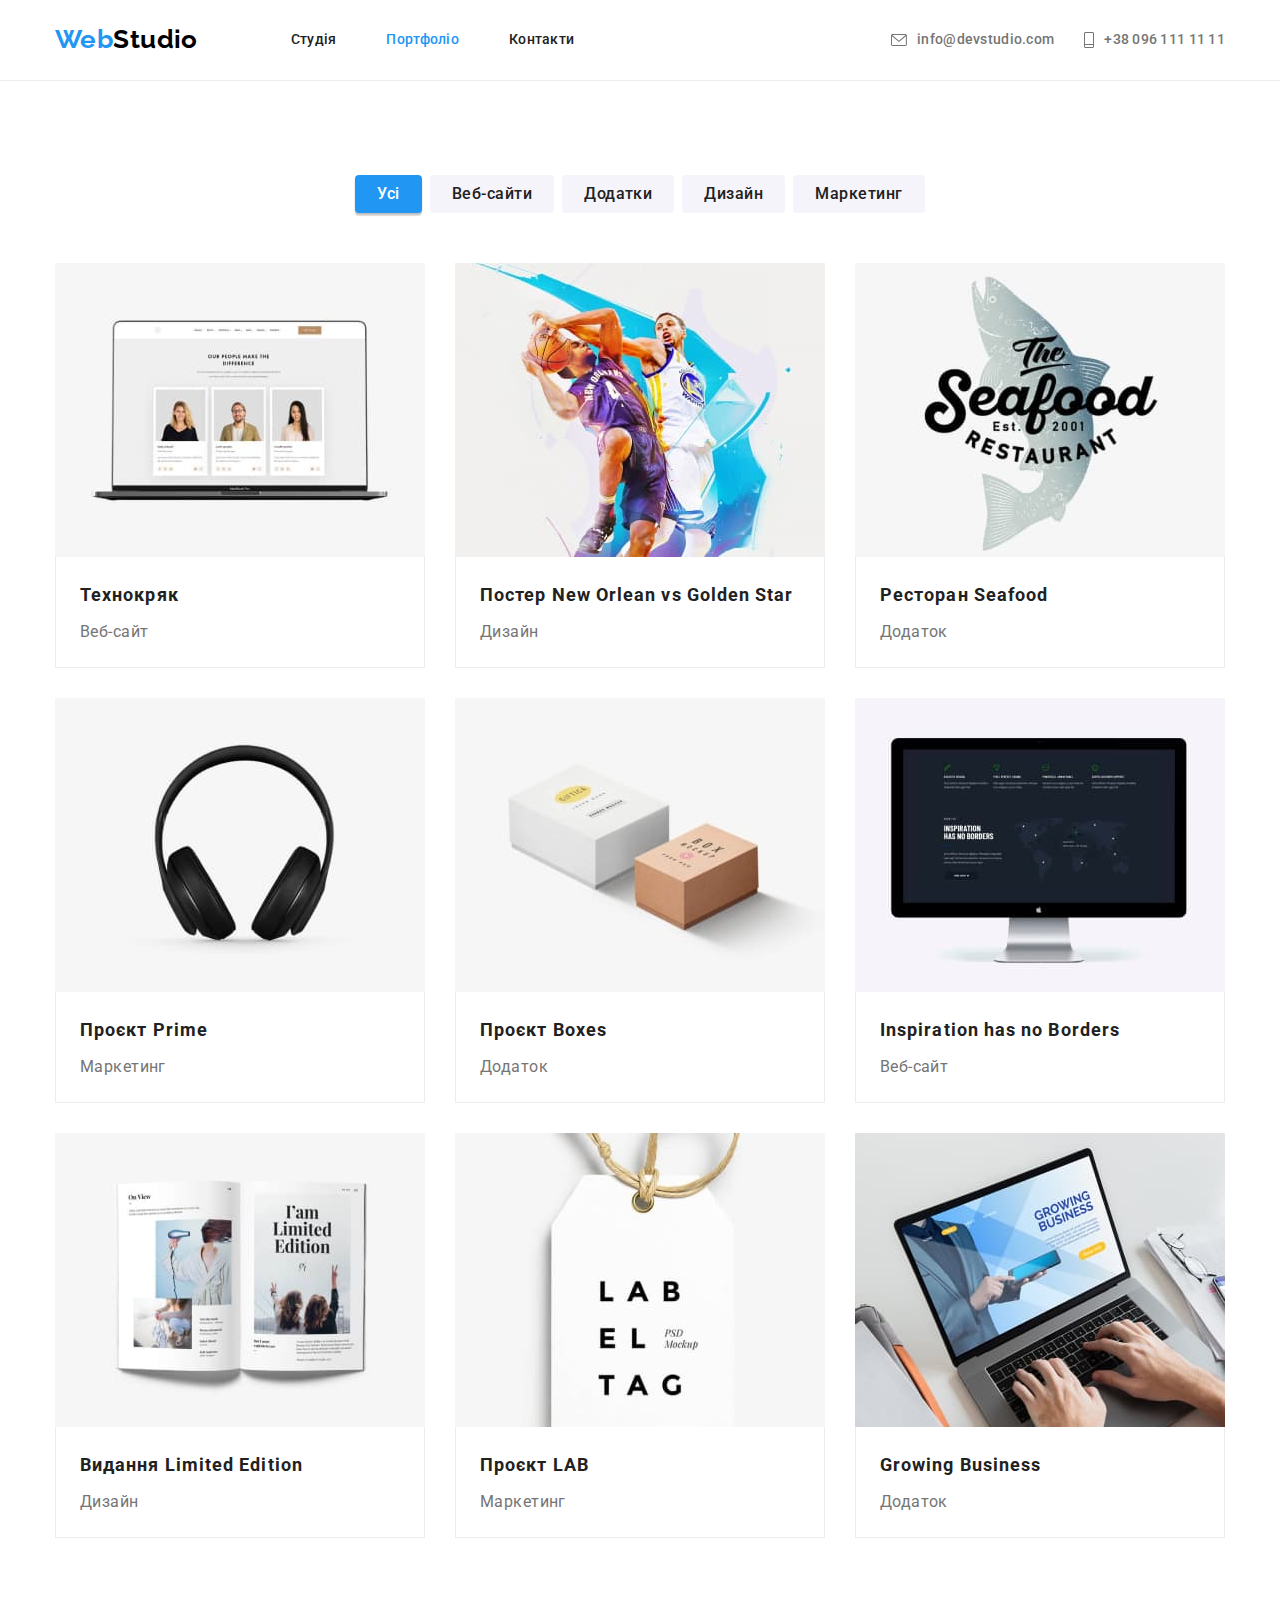
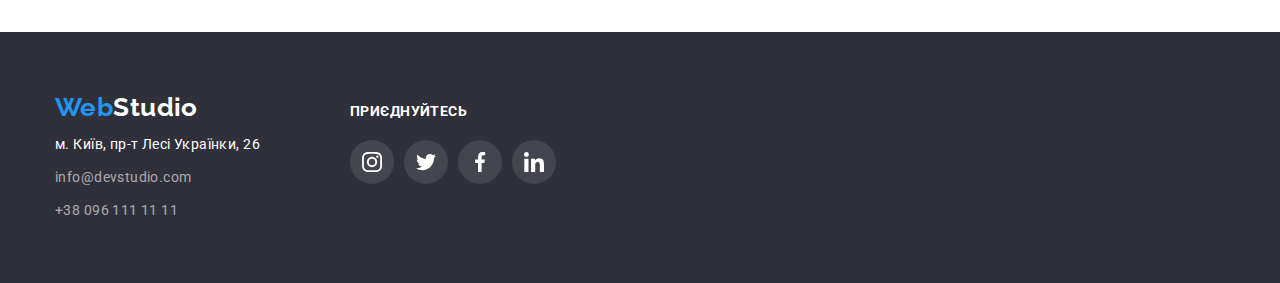
==== portfolio.html @ f74b4b06 "hw5" ====
<!DOCTYPE html>
<html lang="uk">
    <head>
        <meta charset="UTF-8" />
        <meta http-equiv="X-UA-Compatible" content="IE=edge" />
        <meta name="viewport" content="width=device-width, initial-scale=1.0" />
        <link rel="preconnect" href="https://fonts.googleapis.com" />
        <link rel="preconnect" href="https://fonts.gstatic.com" crossorigin />
        <link
            href="https://fonts.googleapis.com/css2?family=Raleway:wght@700&family=Roboto:wght@400;500;700;900&display=swap"
            rel="stylesheet"
        />
        <link
            rel="stylesheet"
            href="https://cdnjs.cloudflare.com/ajax/libs/modern-normalize/1.0.0/modern-normalize.min.css"
        />
        <link rel="stylesheet" href="./css/style.css" />
        <title>Webstudio</title>
    </head>
    <body>
        <!-- Header -->
        <header class="header">
            <div class="container">
                <a class="logo link" href="index.html"><span class="accent">Web</span>Studio</a>
                <nav class="nav">
                    <ul class="site-nav list">
                        <li class="item"><a href="./index.html" class="link">Студія</a></li>
                        <li class="item">
                            <a href="./portfolio.html" class="link current">Портфоліо</a>
                        </li>
                        <li class="item"><a href="" class="link">Контакти</a></li>
                    </ul>
                </nav>
                <ul class="header-contacts list">
                    <li class="item">
                        <a href="mailto:info@devstudio.com" class="mail link"
                            ><svg width="16" height="12" class="mail-icon">
                                <use href="./images/icons.svg#icon-mail-icon"></use>
                            </svg>
                            info@devstudio.com</a
                        >
                    </li>
                    <li class="item">
                        <a href="tel:+380961111111" class="phone link"
                            ><svg width="10" height="16" class="phone-icon">
                                <use href="./images/icons.svg#icon-mobile-icon"></use></svg
                            >+38 096 111 11 11</a
                        >
                    </li>
                </ul>
            </div>
        </header>
        <!-- Main -->
        <main>
            <!-- Portfolio -->
            <section class="section">
                <div class="container">
                    <h1 class="visually-hidden">Портфолио</h1>
                    <ul class="portfolio-button list">
                        <li class="item">
                            <button type="button" class="button secondary current">Усі</button>
                        </li>
                        <li class="item">
                            <button type="button" class="button secondary">Веб-сайти</button>
                        </li>
                        <li class="item">
                            <button type="button" class="button secondary">Додатки</button>
                        </li>
                        <li class="item">
                            <button type="button" class="button secondary">Дизайн</button>
                        </li>
                        <li class="item">
                            <button type="button" class="button secondary">Маркетинг</button>
                        </li>
                    </ul>
                    <ul class="portfolio-list list">
                        <li class="item">
                            <a href="" class="portfolio-link link">
                                <div class="portfolio-wrap">
                                    <img
                                        src="./images/Portfolio/img.jpg"
                                        alt="Відкритий ноутбук з веб-сторінкою"
                                        width="370"
                                    />
                                    <div class="descr-wrap">
                                        <h2 class="title">Технокряк</h2>
                                        <p class="text">Веб-сайт</p>
                                    </div>
                                </div>
                            </a>
                        </li>
                        <li class="item">
                            <a href="" class="link">
                                <div class="portfolio-wrap">
                                    <img
                                        src="./images/Portfolio/img1.jpg"
                                        alt="Постер New Orlean vs Golden Star"
                                        width="370"
                                    />
                                    <div class="descr-wrap">
                                        <h2 class="title">Постер New Orlean vs Golden Star</h2>
                                        <p class="text">Дизайн</p>
                                    </div>
                                </div>
                            </a>
                        </li>
                        <li class="item">
                            <a href="" class="link">
                                <div class="portfolio-wrap">
                                    <img
                                        src="./images/Portfolio/img2.jpg"
                                        alt="Логотип ресторану Seafood"
                                        width="370"
                                    />
                                    <div class="descr-wrap">
                                        <h2 class="title">Ресторан Seafood</h2>
                                        <p class="text">Додаток</p>
                                    </div>
                                </div>
                            </a>
                        </li>
                        <li class="item">
                            <a href="" class="link">
                                <div class="portfolio-wrap">
                                    <img
                                        src="./images/Portfolio/img3.jpg"
                                        alt="Навушники"
                                        width="370"
                                    />
                                    <div class="descr-wrap">
                                        <h2 class="title">Проєкт Prime</h2>
                                        <p class="text">Маркетинг</p>
                                    </div>
                                </div>
                            </a>
                        </li>
                        <li class="item">
                            <a href="" class="link">
                                <div class="portfolio-wrap">
                                    <img
                                        src="./images/Portfolio/img4.jpg"
                                        alt="Дві коробки"
                                        width="370"
                                    />
                                    <div class="descr-wrap">
                                        <h2 class="title">Проєкт Boxes</h2>
                                        <p class="text">Додаток</p>
                                    </div>
                                </div>
                            </a>
                        </li>
                        <li class="item">
                            <a href="" class="link">
                                <div class="portfolio-wrap">
                                    <img
                                        src="./images/Portfolio/img5.jpg"
                                        alt="Монітор з веб-сторінкою"
                                        width="370"
                                    />
                                    <div class="descr-wrap">
                                        <h2 class="title">Inspiration has no Borders</h2>
                                        <p class="text">Веб-сайт</p>
                                    </div>
                                </div>
                            </a>
                        </li>
                        <li class="item">
                            <a href="" class="link">
                                <div class="portfolio-wrap">
                                    <img
                                        src="./images/Portfolio/img6.jpg"
                                        alt="Журнал"
                                        width="370"
                                    />
                                    <div class="descr-wrap">
                                        <h2 class="title">Видання Limited Edition</h2>
                                        <p class="text">Дизайн</p>
                                    </div>
                                </div>
                            </a>
                        </li>
                        <li class="item">
                            <a href="" class="link">
                                <div class="portfolio-wrap">
                                    <img
                                        src="./images/Portfolio/img7.jpg"
                                        alt="Бірка на шнурку"
                                        width="370"
                                    />
                                    <div class="descr-wrap">
                                        <h2 class="title">Проєкт LAB</h2>
                                        <p class="text">Маркетинг</p>
                                    </div>
                                </div>
                            </a>
                        </li>
                        <li class="item">
                            <a href="" class="link">
                                <div class="portfolio-wrap">
                                    <img
                                        src="./images/Portfolio/img8.jpg"
                                        alt="Відкритий ноутбук з веб-сторінкою"
                                        width="370"
                                    />
                                    <div class="descr-wrap">
                                        <h2 class="title">Growing Business</h2>
                                        <p class="text">Додаток</p>
                                    </div>
                                </div>
                            </a>
                        </li>
                    </ul>
                </div>
            </section>
        </main>
        <!-- Footer -->
        <footer class="footer">
            <div class="container">
                <div class="address-wrap">
                    <a href="index.html" class="logo link"><span class="accent">Web</span>Studio</a>
                    <address class="address">
                        <ul class="footer-list list">
                            <li class="item">
                                <a
                                    href="https://goo.gl/maps/5WPezt7Xd3ByTBTRA"
                                    target="_blank"
                                    rel="noopener noreferrer"
                                    class="location link"
                                    >м. Київ, пр-т Лесі Українки, 26</a
                                >
                            </li>
                            <li class="item">
                                <a href="mailto:info@devstudio.com" class="email contacts link"
                                    >info@devstudio.com</a
                                >
                            </li>
                            <li class="item">
                                <a href="tel:+380961111111" class="contacts link"
                                    >+38 096 111 11 11</a
                                >
                            </li>
                        </ul>
                    </address>
                </div>

                <div class="footer-social">
                    <h3 class="title">приєднуйтесь</h3>
                    <ul class="list">
                        <li class="item">
                            <a href="" class="link"
                                ><svg widht="20" height="20" class="footer-icon">
                                    <use href="./images/icons.svg#icon-instagram-icon"></use></svg
                            ></a>
                        </li>
                        <li class="item">
                            <a href="" class="link"
                                ><svg widht="20" height="20" class="footer-icon">
                                    <use href="./images/icons.svg#icon-twitter-icon"></use></svg
                            ></a>
                        </li>
                        <li class="item">
                            <a href="" class="link"
                                ><svg widht="20" height="20" class="footer-icon">
                                    <use href="./images/icons.svg#icon-facebook-icon"></use></svg
                            ></a>
                        </li>
                        <li class="item">
                            <a href="" class="link"
                                ><svg widht="20" height="20" class="footer-icon">
                                    <use href="./images/icons.svg#icon-linkedin-icon"></use></svg
                            ></a>
                        </li>
                    </ul>
                </div>
            </div>
        </footer>
    </body>
</html>
---- css/style.css ----
:root {
    --primary-text-color: #757575;
    --title-text-color: #212121;
    --accent-color: #2196f3;
    --bg-white-color: #ffffff;
    --primary-bg-color: #2f303a;
    --secondary-bg-color: #f5f4fa;
    --logo-black-color: #000000;
    --logo-white-color: #ffffff;
    --footer-text-color: rgba(255, 255, 255, 0.6);
    --footer-social-bg-color: rgba(255, 255, 255, 0.1);
    --main-gap: 30px;
    --main-border: 1px solid #ececec;
    --team-box-shadow: 0px 1px 3px rgba(0, 0, 0, 0.12), 0px 1px 1px rgba(0, 0, 0, 0.14),
        0px 2px 1px rgba(0, 0, 0, 0.2);
    --portfolio-btn-box-shadow: 0px 3px 1px rgba(0, 0, 0, 0.1), 0px 1px 2px rgba(0, 0, 0, 0.08),
        0px 2px 2px rgba(0, 0, 0, 0.12);
    --portfolio-card-box-shadow: 0px 3px 1px rgba(0, 0, 0, 0.1), 0px 1px 2px rgba(0, 0, 0, 0.08),
        0px 2px 2px rgba(0, 0, 0, 0.12);
    --primary-color-icons: #afb1b8;
}

body {
    background-color: var(--bg-white-color);
    color: var(--primary-text-color);

    font-family: 'Roboto', sans-serif;
    font-size: 14px;
    line-height: 1.71;
    letter-spacing: 0.03em;
}

h1,
h2,
h3,
h4,
h5,
h6,
p {
    margin: 0;
}

img {
    display: block;
    max-width: 100%;
    height: auto;
}

.container {
    width: 1200px;
    padding: 0px 15px;
    margin: 0 auto;
}

.visually-hidden {
    position: absolute;
    width: 1px;
    height: 1px;
    margin: -1px;
    border: 0;
    padding: 0;
    white-space: nowrap;
    overflow: hidden;
}

.list {
    margin: 0;
    padding-left: 0;
    list-style: none;
}

.link {
    text-decoration: none;
}

/* Section */

.section {
    padding-top: 94px;
    padding-bottom: 94px;
}

.section-title {
    margin-bottom: 50px;

    color: var(--title-text-color);

    font-weight: 700;
    font-size: 36px;
    line-height: 1.17;
    text-align: center;
}

.nopadding {
    padding-top: 0px;
}

/* Header */

.header {
    border-bottom: var(--main-border);
}

.header .container {
    display: flex;
    align-items: center;
}

.header .logo {
    margin-right: 93px;
}

.site-nav {
    display: flex;
}

.site-nav .item:not(:last-child) {
    margin-right: 50px;
}

.header-contacts {
    display: flex;

    margin-left: auto;
}

.header-contacts .item:not(:last-child) {
    margin-right: var(--main-gap);
}

.logo {
    color: var(--logo-black-color);

    font-family: 'Raleway', sans-serif;
    font-weight: 700;
    font-size: 26px;
    line-height: 1.2;
}

.logo > .accent {
    color: var(--accent-color);
}

.site-nav .link {
    display: block;
    padding-top: 32px;
    padding-bottom: 32px;

    color: var(--title-text-color);

    font-weight: 500;
    line-height: 1.14;
    letter-spacing: 0.02em;
}

.header-contacts .link {
    display: flex;
    align-items: center;
    padding-top: 32px;
    padding-bottom: 32px;

    color: var(--primary-text-color);

    font-weight: 500;
    line-height: 1.14;
    letter-spacing: 0.02em;
}

.header .mail-icon {
    margin-right: 10px;

    width: 16px;
    height: 12px;

    fill: currentColor;
}

.header .phone-icon {
    margin-right: 10px;

    width: 10px;
    height: 16px;

    fill: currentColor;
}

.site-nav .link:hover,
.site-nav .link:focus {
    color: var(--accent-color);
}

.header-contacts .link:hover,
.header-contacts .link:focus {
    color: var(--accent-color);
}

/* Section Hero */

.hero {
    background-color: #c4c4c4;
    padding-top: 200px;
    padding-bottom: 200px;
    max-width: 1600px;
    margin: 0 auto;

    background-image: linear-gradient(to right, #2f303a66 40%, #2f303a66 40%),
        url('../images/backgroud-hero.jpg');
    background-size: cover;
    background-position: center;
    background-repeat: no-repeat;
}

.hero .title {
    max-width: 696px;

    color: var(--bg-white-color);

    font-weight: 900;
    font-size: 44px;
    line-height: 1.36;
    letter-spacing: 0.06em;
    text-transform: uppercase;

    margin-bottom: var(--main-gap);
    margin-left: auto;
    margin-right: auto;

    text-align: center;
}

/* Section Features */

.features-list .title {
    color: var(--title-text-color);

    font-weight: 700;
    font-size: 14px;
    line-height: 1.14;
    text-transform: uppercase;

    margin-bottom: 10px;
}

.features-list {
    display: flex;
    justify-content: space-between;
}

.features-list .item:not(:last-child) {
    margin-right: var(--main-gap);
}

.features-list .thumb {
    display: flex;
    align-items: center;
    justify-content: center;

    width: 270px;
    height: 120px;
    margin-bottom: 30px;

    background-color: #f5f4fa;
    border-radius: 4px;
}

.features-icons {
    width: 70px;
    height: 70px;
}

/* ---------Work---------- */

.work .list {
    display: flex;
}

.work .item {
    flex-basis: calc((100%-60px) / 3);
    margin-right: var(--main-gap);
}

.work .item:nth-child(3n) {
    margin-right: 0px;
}

/* Section OurTeam */

.team {
    background-color: var(--secondary-bg-color);
}

.team-list {
    display: flex;
    text-align: center;
}

.team-list .item {
    flex-basis: calc((100%-90px) / 4);

    margin-right: var(--main-gap);

    background-color: var(--bg-white-color);
    box-shadow: var(--team-box-shadow);
    border-radius: 0px 0px 4px 4px;
}

.team-list .item:nth-child(4n) {
    margin-right: 0px;
}

.team-list .descr-wrap {
    padding-top: var(--main-gap);
    padding-bottom: var(--main-gap);
}

.team-list .title {
    color: var(--title-text-color);

    font-weight: 500;
    font-size: 16px;
    line-height: 1.19;

    margin-bottom: 10px;
}

.team-list .text {
    font-size: 16px;
    line-height: 1.19;

    margin-bottom: 16px;
}

.team-list .icons-list {
    display: flex;
    justify-content: center;
    align-items: center;
}

.team-list .icons-item {
    width: 44px;
    height: 44px;
}

.team-list .icons-item:not(:last-child) {
    margin-right: 10px;
}

.team-list .icons-link {
    display: flex;
    justify-content: center;
    align-items: center;

    width: 100%;
    height: 100%;
    border-radius: 50%;
    background-color: var(--bg-white-color);
    color: var(--primary-color-icons);
}

.team-list .icons-link:hover,
.team-list .icons-link:focus {
    background-color: var(--accent-color);
    color: var(--bg-white-color);
}

.team-list .social-icons {
    fill: currentColor;
}

/* ---Clients----- */
.clients-list {
    display: flex;
    justify-content: center;
    align-items: center;
}

.clients-list .item {
    height: 92px;
    flex-basis: calc((100%-150px) / 3);
    margin-right: var(--main-gap);
}

.clients-list .item:last-child {
    margin-right: 0px;
}

.clients-list .link {
    display: flex;
    align-items: center;
    justify-content: center;

    width: 100%;
    height: 100%;
    border: 1px solid var(--primary-color-icons);
    border-radius: 4px;
    color: var(--primary-color-icons);
}

.clients-list .link:hover,
.clients-list .link:focus {
    color: var(--accent-color);
    border: 1px solid var(--accent-color);
}

.clients-list .company-icon {
    fill: currentColor;
}
/* Footer */

.footer {
    background-color: var(--primary-bg-color);
    padding-top: 60px;
    padding-bottom: 60px;
}

.footer .logo {
    display: inline-block;

    color: var(--logo-white-color);

    margin-bottom: 10px;
}

.address {
    font-style: normal;
}

.footer-list .location {
    display: inline-block;

    color: var(--bg-white-color);
}

.footer-list .email {
    display: inline-block;
}

.footer-list .contacts {
    color: var(--footer-text-color);
}

.footer-list .item:not(:last-child) {
    margin-bottom: 9px;
}

.footer-list .location:hover,
.footer-list .location:focus {
    color: var(--accent-color);
}

.footer-list .contacts:hover,
.footer-list .contacts:focus {
    color: var(--accent-color);
}

.footer .container {
    display: flex;
    align-items: baseline;
}

.footer .address-wrap {
    margin-right: 90px;
}

.footer-social .title {
    margin-bottom: 20px;

    font-weight: 700;
    font-size: 14px;
    line-height: 1.14;
    letter-spacing: 0.03em;
    text-transform: uppercase;

    color: var(--bg-white-color);
}

.footer-social .list {
    display: flex;
    align-items: center;
    justify-content: center;
}

.footer-social .item {
    width: 44px;
    height: 44px;
}

.footer-social .item:not(:last-child) {
    margin-right: 10px;
}

.footer-social .link {
    display: flex;
    align-items: center;
    justify-content: center;
    width: 100%;
    height: 100%;
    border-radius: 50%;
    background-color: var(--footer-social-bg-color);
    color: var(--logo-white-color);
}

.footer-social .link:hover,
.footer-social .link:focus {
    background-color: var(--accent-color);
}

.footer-icon {
    fill: currentColor;
}

/* Portfolio */

.portfolio-list .title {
    color: var(--title-text-color);

    font-weight: 700;
    font-size: 18px;
    line-height: 2;
    letter-spacing: 0.06em;
}

.portfolio-list .text {
    font-size: 16px;
    line-height: 1.88;
}

.portfolio-button {
    display: flex;
    justify-content: center;
    margin-bottom: 50px;
}

.portfolio-button .item:not(:last-child) {
    margin-right: 8px;
}

.portfolio-list {
    display: flex;
    flex-wrap: wrap;
}

.portfolio-list .title {
    margin-bottom: 4px;
}

.portfolio-list .item {
    flex-basis: calc((100% - 60px) / 3);

    margin-right: var(--main-gap);
    margin-bottom: var(--main-gap);
}

.portfolio-list .item:nth-child(3n) {
    margin-right: 0;
}

.portfolio-list .item:nth-last-child(-n + 3) {
    margin-bottom: 0;
}

.portfolio-list .descr-wrap {
    padding: 20px 24px;

    border: var(--main-border);

    border-top: none;
}

.portfolio-list .text {
    color: var(--primary-text-color);
}

.portfolio-button .button:hover,
.portfolio-button .button:focus {
    background-color: var(--accent-color);
    color: var(--bg-white-color);

    box-shadow: var(--portfolio-btn-box-shadow);
    border-radius: 4px;
}

.portfolio-list .link:hover .portfolio-wrap,
.portfolio-list .link:focus .portfolio-wrap {
    box-shadow: var(--portfolio-card-box-shadow);
}

/* Button */

.button {
    background-color: var(--bg-white-color);
    color: var(--title-text-color);
    cursor: pointer;

    font-family: inherit;
    font-size: 16px;
    text-align: center;
    border-radius: 4px;
    border: none;
}

.button.primary {
    display: block;
    margin: 0 auto;
    padding: 10px 32px;

    background-color: var(--accent-color);
    color: var(--bg-white-color);

    font-weight: 700;
    line-height: 1.88;
    letter-spacing: 0.06em;
}

.button.secondary {
    background-color: var(--secondary-bg-color);

    padding: 6px 22px;

    font-weight: 500;
    line-height: 1.62;
    letter-spacing: 0.03em;
}

/* Active Page */
.site-nav .current {
    color: var(--accent-color);
}

/* Active button */
.portfolio-button .current {
    background-color: var(--accent-color);
    color: var(--bg-white-color);

    box-shadow: 0px 3px 1px rgba(0, 0, 0, 0.1), 0px 1px 2px rgba(0, 0, 0, 0.08),
        0px 2px 2px rgba(0, 0, 0, 0.12);
}
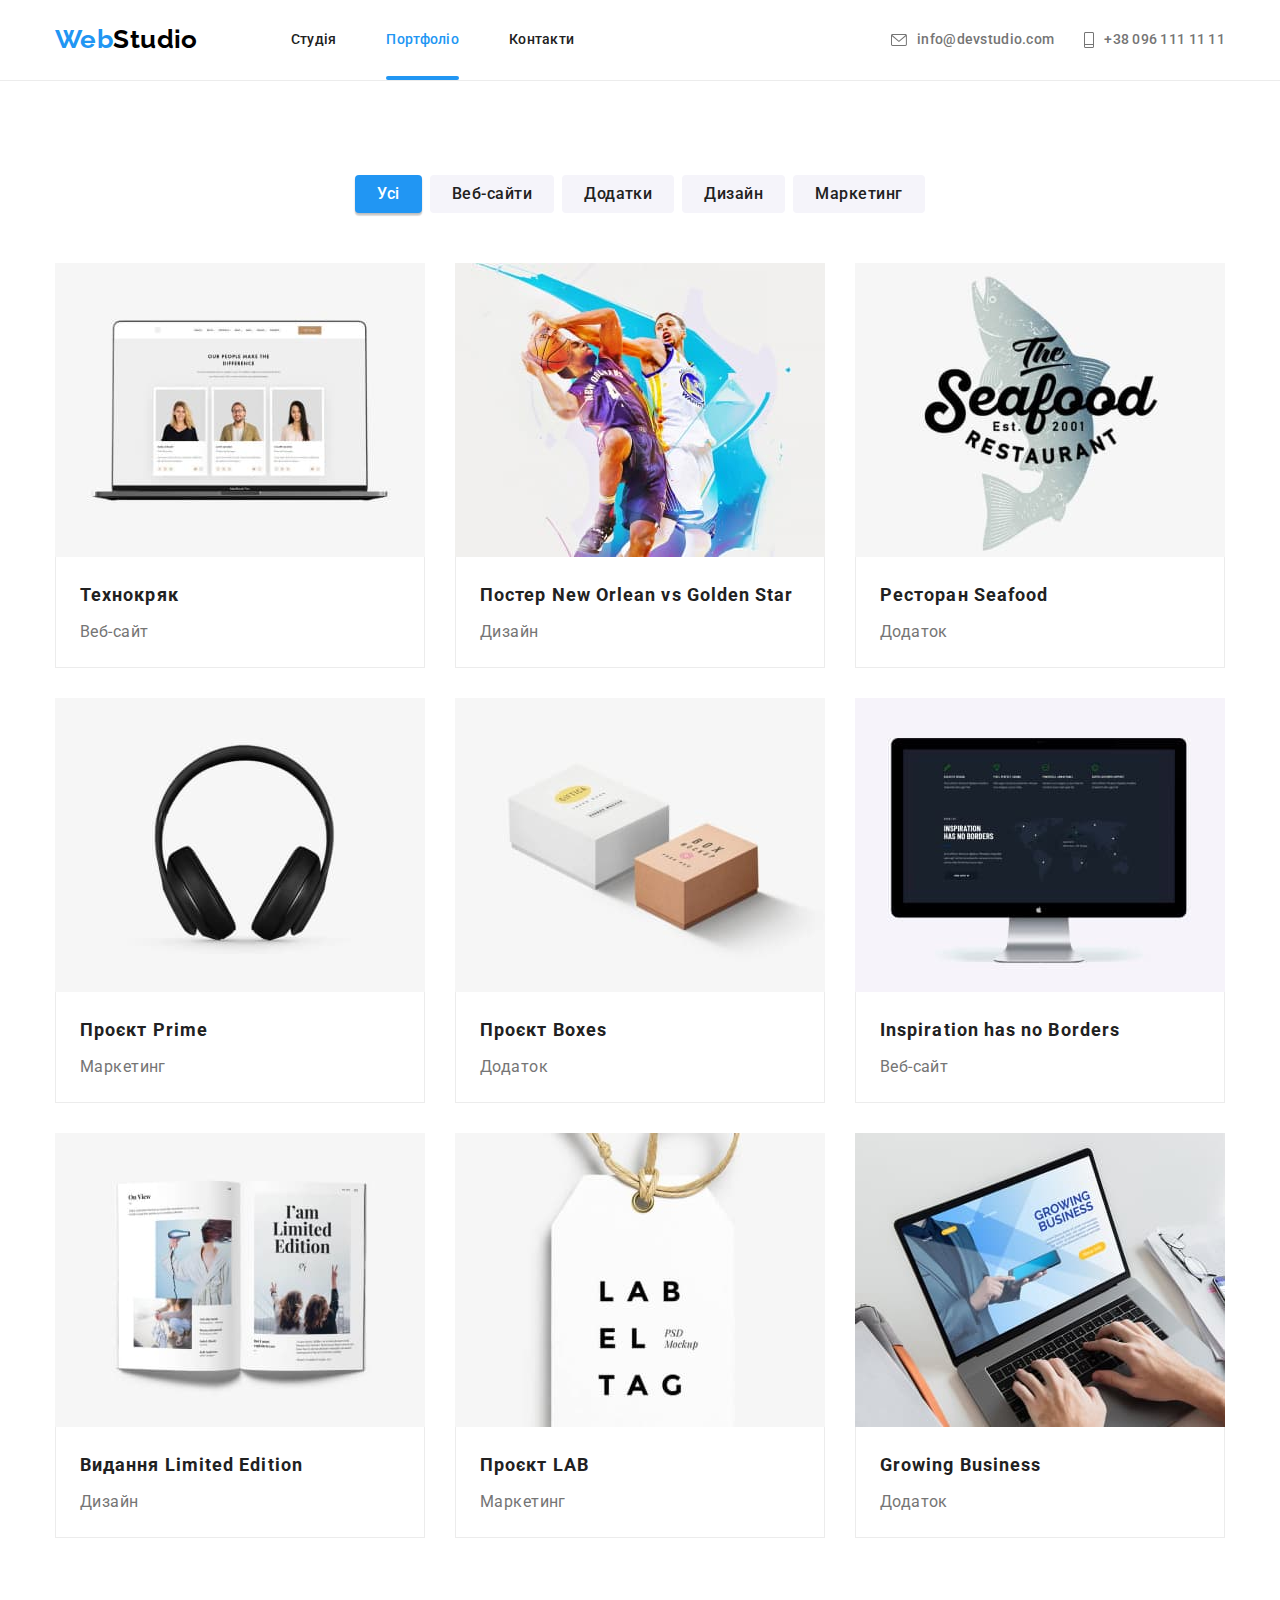
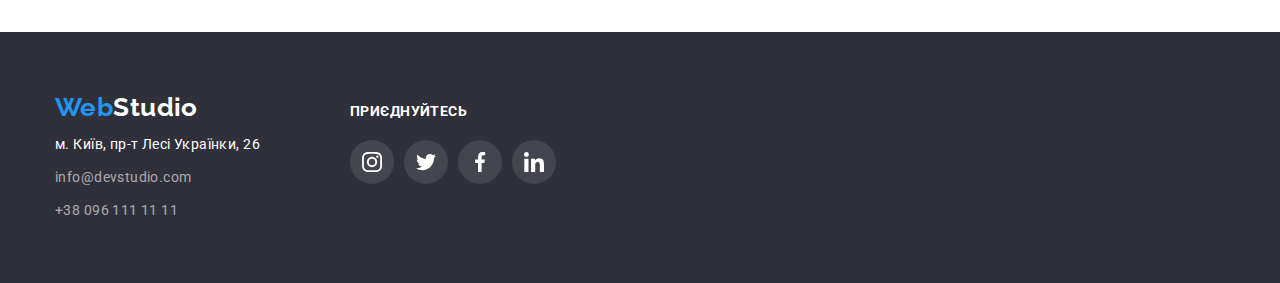
==== commit 8881272b: "portfolio overlay" ====
--- a/portfolio.html
+++ b/portfolio.html
@@ -77,11 +77,21 @@
                         <li class="item">
                             <a href="" class="portfolio-link link">
                                 <div class="portfolio-wrap">
-                                    <img
-                                        src="./images/Portfolio/img.jpg"
-                                        alt="Відкритий ноутбук з веб-сторінкою"
-                                        width="370"
-                                    />
+                                    <div class="portfolio-thumb">
+                                        <img
+                                            src="./images/Portfolio/img.jpg"
+                                            alt="Відкритий ноутбук з веб-сторінкою"
+                                            width="370"
+                                        />
+                                        <div class="portfolio-overlay">
+                                            <p class="descr">
+                                                Ресурс пропонує комплексні пропозиції з різним
+                                                рівнем функціоналу та сервісів. Все це дозволить
+                                                відвідувачу отримати вичерпні відомості про компанію
+                                                чи приватну особу.
+                                            </p>
+                                        </div>
+                                    </div>
                                     <div class="descr-wrap">
                                         <h2 class="title">Технокряк</h2>
                                         <p class="text">Веб-сайт</p>
@@ -92,11 +102,21 @@
                         <li class="item">
                             <a href="" class="link">
                                 <div class="portfolio-wrap">
-                                    <img
-                                        src="./images/Portfolio/img1.jpg"
-                                        alt="Постер New Orlean vs Golden Star"
-                                        width="370"
-                                    />
+                                    <div class="portfolio-thumb">
+                                        <img
+                                            src="./images/Portfolio/img1.jpg"
+                                            alt="Постер New Orlean vs Golden Star"
+                                            width="370"
+                                        />
+                                        <div class="portfolio-overlay">
+                                            <p class="descr">
+                                                Ресурс пропонує комплексні пропозиції з різним
+                                                рівнем функціоналу та сервісів. Все це дозволить
+                                                відвідувачу отримати вичерпні відомості про компанію
+                                                чи приватну особу.
+                                            </p>
+                                        </div>
+                                    </div>
                                     <div class="descr-wrap">
                                         <h2 class="title">Постер New Orlean vs Golden Star</h2>
                                         <p class="text">Дизайн</p>
@@ -107,11 +127,21 @@
                         <li class="item">
                             <a href="" class="link">
                                 <div class="portfolio-wrap">
-                                    <img
-                                        src="./images/Portfolio/img2.jpg"
-                                        alt="Логотип ресторану Seafood"
-                                        width="370"
-                                    />
+                                    <div class="portfolio-thumb">
+                                        <img
+                                            src="./images/Portfolio/img2.jpg"
+                                            alt="Логотип ресторану Seafood"
+                                            width="370"
+                                        />
+                                        <div class="portfolio-overlay">
+                                            <p class="descr">
+                                                Ресурс пропонує комплексні пропозиції з різним
+                                                рівнем функціоналу та сервісів. Все це дозволить
+                                                відвідувачу отримати вичерпні відомості про компанію
+                                                чи приватну особу.
+                                            </p>
+                                        </div>
+                                    </div>
                                     <div class="descr-wrap">
                                         <h2 class="title">Ресторан Seafood</h2>
                                         <p class="text">Додаток</p>
@@ -122,11 +152,21 @@
                         <li class="item">
                             <a href="" class="link">
                                 <div class="portfolio-wrap">
-                                    <img
-                                        src="./images/Portfolio/img3.jpg"
-                                        alt="Навушники"
-                                        width="370"
-                                    />
+                                    <div class="portfolio-thumb">
+                                        <img
+                                            src="./images/Portfolio/img3.jpg"
+                                            alt="Навушники"
+                                            width="370"
+                                        />
+                                        <div class="portfolio-overlay">
+                                            <p class="descr">
+                                                Ресурс пропонує комплексні пропозиції з різним
+                                                рівнем функціоналу та сервісів. Все це дозволить
+                                                відвідувачу отримати вичерпні відомості про компанію
+                                                чи приватну особу.
+                                            </p>
+                                        </div>
+                                    </div>
                                     <div class="descr-wrap">
                                         <h2 class="title">Проєкт Prime</h2>
                                         <p class="text">Маркетинг</p>
@@ -137,11 +177,21 @@
                         <li class="item">
                             <a href="" class="link">
                                 <div class="portfolio-wrap">
-                                    <img
-                                        src="./images/Portfolio/img4.jpg"
-                                        alt="Дві коробки"
-                                        width="370"
-                                    />
+                                    <div class="portfolio-thumb">
+                                        <img
+                                            src="./images/Portfolio/img4.jpg"
+                                            alt="Дві коробки"
+                                            width="370"
+                                        />
+                                        <div class="portfolio-overlay">
+                                            <p class="descr">
+                                                Ресурс пропонує комплексні пропозиції з різним
+                                                рівнем функціоналу та сервісів. Все це дозволить
+                                                відвідувачу отримати вичерпні відомості про компанію
+                                                чи приватну особу.
+                                            </p>
+                                        </div>
+                                    </div>
                                     <div class="descr-wrap">
                                         <h2 class="title">Проєкт Boxes</h2>
                                         <p class="text">Додаток</p>
@@ -152,11 +202,21 @@
                         <li class="item">
                             <a href="" class="link">
                                 <div class="portfolio-wrap">
-                                    <img
-                                        src="./images/Portfolio/img5.jpg"
-                                        alt="Монітор з веб-сторінкою"
-                                        width="370"
-                                    />
+                                    <div class="portfolio-thumb">
+                                        <img
+                                            src="./images/Portfolio/img5.jpg"
+                                            alt="Монітор з веб-сторінкою"
+                                            width="370"
+                                        />
+                                        <div class="portfolio-overlay">
+                                            <p class="descr">
+                                                Ресурс пропонує комплексні пропозиції з різним
+                                                рівнем функціоналу та сервісів. Все це дозволить
+                                                відвідувачу отримати вичерпні відомості про компанію
+                                                чи приватну особу.
+                                            </p>
+                                        </div>
+                                    </div>
                                     <div class="descr-wrap">
                                         <h2 class="title">Inspiration has no Borders</h2>
                                         <p class="text">Веб-сайт</p>
@@ -167,11 +227,21 @@
                         <li class="item">
                             <a href="" class="link">
                                 <div class="portfolio-wrap">
-                                    <img
-                                        src="./images/Portfolio/img6.jpg"
-                                        alt="Журнал"
-                                        width="370"
-                                    />
+                                    <div class="portfolio-thumb">
+                                        <img
+                                            src="./images/Portfolio/img6.jpg"
+                                            alt="Журнал"
+                                            width="370"
+                                        />
+                                        <div class="portfolio-overlay">
+                                            <p class="descr">
+                                                Ресурс пропонує комплексні пропозиції з різним
+                                                рівнем функціоналу та сервісів. Все це дозволить
+                                                відвідувачу отримати вичерпні відомості про компанію
+                                                чи приватну особу.
+                                            </p>
+                                        </div>
+                                    </div>
                                     <div class="descr-wrap">
                                         <h2 class="title">Видання Limited Edition</h2>
                                         <p class="text">Дизайн</p>
@@ -182,11 +252,21 @@
                         <li class="item">
                             <a href="" class="link">
                                 <div class="portfolio-wrap">
-                                    <img
-                                        src="./images/Portfolio/img7.jpg"
-                                        alt="Бірка на шнурку"
-                                        width="370"
-                                    />
+                                    <div class="portfolio-thumb">
+                                        <img
+                                            src="./images/Portfolio/img7.jpg"
+                                            alt="Бірка на шнурку"
+                                            width="370"
+                                        />
+                                        <div class="portfolio-overlay">
+                                            <p class="descr">
+                                                Ресурс пропонує комплексні пропозиції з різним
+                                                рівнем функціоналу та сервісів. Все це дозволить
+                                                відвідувачу отримати вичерпні відомості про компанію
+                                                чи приватну особу.
+                                            </p>
+                                        </div>
+                                    </div>
                                     <div class="descr-wrap">
                                         <h2 class="title">Проєкт LAB</h2>
                                         <p class="text">Маркетинг</p>
@@ -197,11 +277,21 @@
                         <li class="item">
                             <a href="" class="link">
                                 <div class="portfolio-wrap">
-                                    <img
-                                        src="./images/Portfolio/img8.jpg"
-                                        alt="Відкритий ноутбук з веб-сторінкою"
-                                        width="370"
-                                    />
+                                    <div class="portfolio-thumb">
+                                        <img
+                                            src="./images/Portfolio/img8.jpg"
+                                            alt="Відкритий ноутбук з веб-сторінкою"
+                                            width="370"
+                                        />
+                                        <div class="portfolio-overlay">
+                                            <p class="descr">
+                                                Ресурс пропонує комплексні пропозиції з різним
+                                                рівнем функціоналу та сервісів. Все це дозволить
+                                                відвідувачу отримати вичерпні відомості про компанію
+                                                чи приватну особу.
+                                            </p>
+                                        </div>
+                                    </div>
                                     <div class="descr-wrap">
                                         <h2 class="title">Growing Business</h2>
                                         <p class="text">Додаток</p>
--- a/css/style.css
+++ b/css/style.css
@@ -18,6 +18,8 @@
     --portfolio-card-box-shadow: 0px 3px 1px rgba(0, 0, 0, 0.1), 0px 1px 2px rgba(0, 0, 0, 0.08),
         0px 2px 2px rgba(0, 0, 0, 0.12);
     --primary-color-icons: #afb1b8;
+    --overlay-work-bg-color: rgba(47, 48, 58, 0.8);
+    --overlay-portfolio-bg-color: rgba(33, 150, 243, 0.9);
 }
 
 body {
@@ -142,15 +144,17 @@
 }
 
 .site-nav .link {
+    position: relative;
+
     display: block;
     padding-top: 32px;
     padding-bottom: 32px;
 
-    color: var(--title-text-color);
-
     font-weight: 500;
     line-height: 1.14;
     letter-spacing: 0.02em;
+
+    color: var(--title-text-color);
 }
 
 .header-contacts .link {
@@ -275,12 +279,35 @@
 }
 
 .work .item {
+    position: relative;
+
     flex-basis: calc((100%-60px) / 3);
     margin-right: var(--main-gap);
 }
 
 .work .item:nth-child(3n) {
     margin-right: 0px;
+}
+
+.work-descr {
+    position: absolute;
+    left: 0;
+    bottom: 0;
+
+    padding: 27px 107px;
+
+    background-color: var(--overlay-work-bg-color);
+}
+
+.work-descr .title {
+    font-weight: 700;
+    font-size: 14px;
+    line-height: 1.14;
+    text-align: center;
+    letter-spacing: 0.03em;
+    text-transform: uppercase;
+
+    color: var(--logo-white-color);
 }
 
 /* Section OurTeam */
@@ -571,6 +598,35 @@
     color: var(--primary-text-color);
 }
 
+.portfolio-wrap {
+    transition: box-shadow 250ms cubic-bezier(0.4, 0, 0.2, 1);
+}
+
+.portfolio-thumb {
+    position: relative;
+    overflow: hidden;
+}
+
+.portfolio-overlay {
+    position: absolute;
+    top: 0;
+    left: 0;
+
+    transform: translateY(100%);
+
+    padding: 63px 24px;
+    background-color: var(--overlay-portfolio-bg-color);
+
+    transition: transform 250ms cubic-bezier(0.4, 0, 0.2, 1);
+}
+
+.portfolio-overlay .descr {
+    font-size: 18px;
+    line-height: 1.6;
+
+    color: var(--bg-white-color);
+}
+
 .portfolio-button .button:hover,
 .portfolio-button .button:focus {
     background-color: var(--accent-color);
@@ -583,6 +639,11 @@
 .portfolio-list .link:hover .portfolio-wrap,
 .portfolio-list .link:focus .portfolio-wrap {
     box-shadow: var(--portfolio-card-box-shadow);
+}
+
+.portfolio-list .link:hover .portfolio-overlay,
+.portfolio-list .link:focus .portfolio-overlay {
+    transform: translateY(0%);
 }
 
 /* Button */
@@ -627,6 +688,20 @@
     color: var(--accent-color);
 }
 
+.site-nav .link.current::after {
+    content: '';
+    display: inline-block;
+    width: 100%;
+    height: 4px;
+
+    position: absolute;
+    bottom: 0;
+    left: 0;
+
+    background: var(--accent-color);
+    border-radius: 2px;
+}
+
 /* Active button */
 .portfolio-button .current {
     background-color: var(--accent-color);
